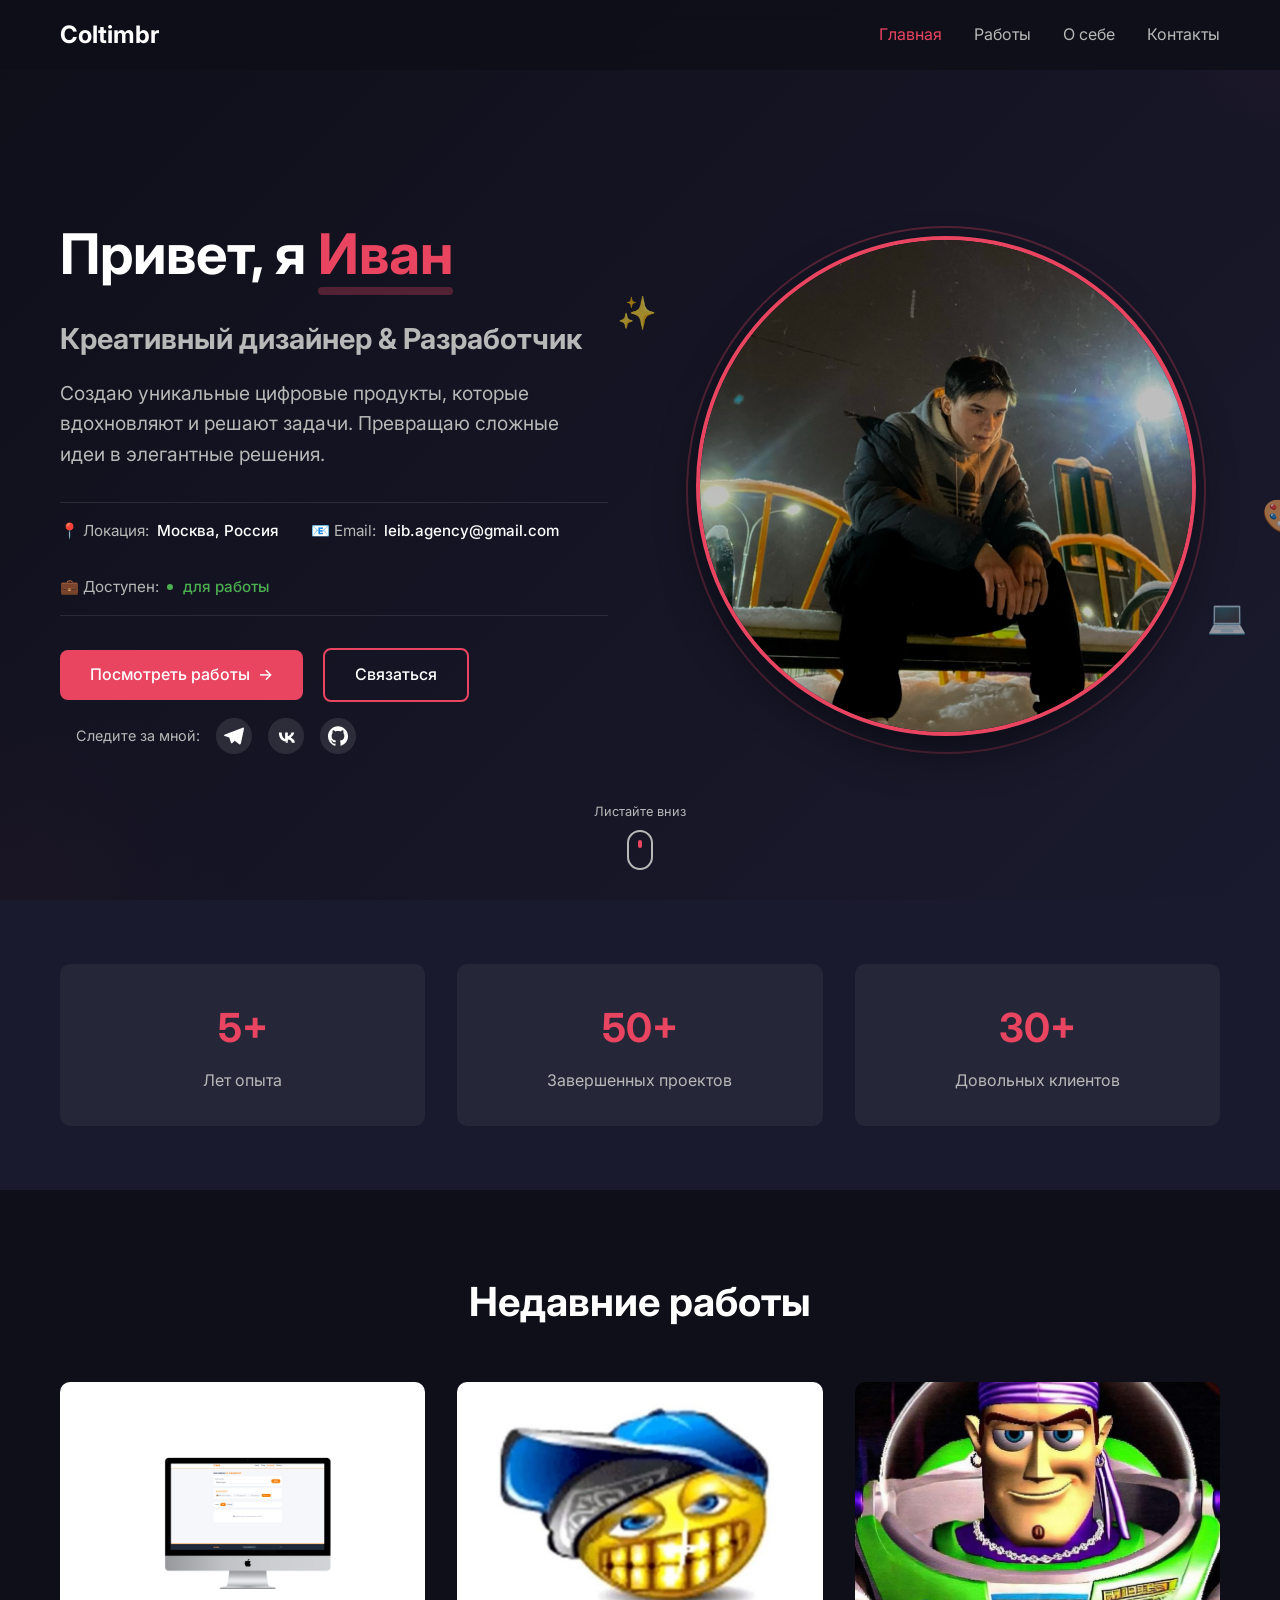
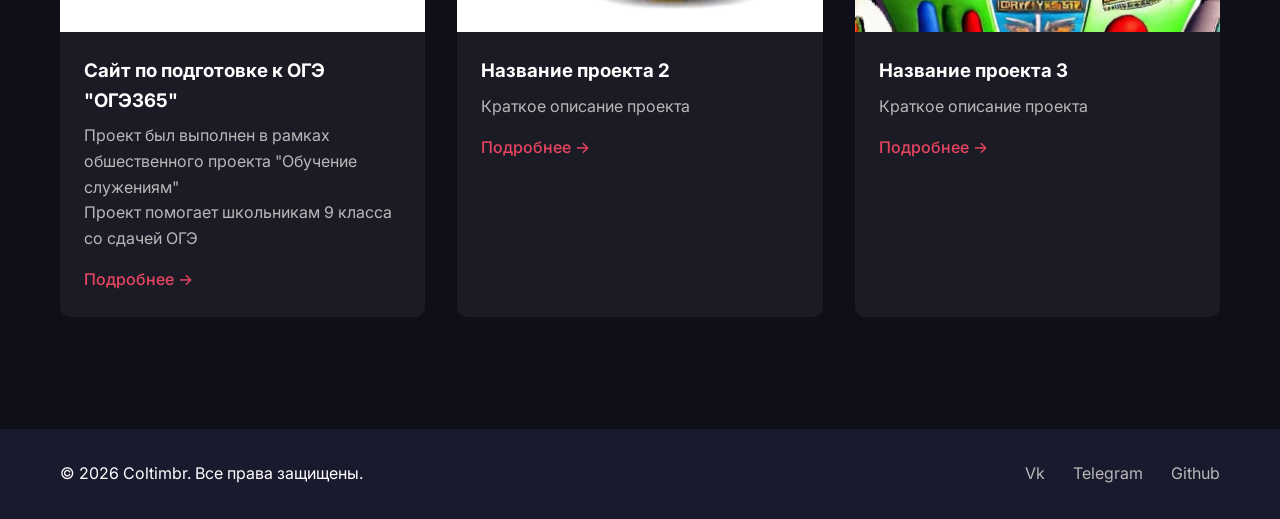
==== index.html @ 9463ce2b "update pages" ====
<!DOCTYPE html>
<html lang="ru">
<head>
    <meta charset="UTF-8">
    <meta name="viewport" content="width=device-width, initial-scale=1.0">
    <title>Coltimbr</title>
    <link rel="icon" href="images/iconsite.png" type="image/png">
    <link rel="stylesheet" href="css/style.css">
    <link href="https://fonts.googleapis.com/css2?family=Inter:wght@300;400;500;600;700&display=swap" rel="stylesheet">
</head>
<body>
    <!-- Навигация -->
    <nav class="navbar">
        <div class="container">
            <div class="nav-brand">
                <a href="index.html">Coltimbr</a>
            </div>
            <ul class="nav-menu">
                <li><a href="index.html" class="active">Главная</a></li>
                <li><a href="portfolio.html">Работы</a></li>
                <li><a href="about.html">О себе</a></li>
                <li><a href="contacts.html">Контакты</a></li>
            </ul>
            <div class="hamburger">
                <span></span>
                <span></span>
                <span></span>
            </div>
        </div>
    </nav>

    <!-- Герой секция - расширенная -->
    <section class="hero">
        <div class="container">
            <div class="hero-content">
                <div class="hero-text">
                    <h1 class="animate-text">Привет, я <span class="highlight">Иван</span></h1>
                    <h2 class="animate-text-delay">Креативный дизайнер & Разработчик</h2>
                    <p class="animate-text-delay-2">Создаю уникальные цифровые продукты, которые вдохновляют и решают задачи. Превращаю сложные идеи в элегантные решения.</p>

                    <!-- Добавленные элементы -->
                    <div class="hero-info animate-text-delay-2">
                        <div class="info-item">
                            <span class="info-label">📍 Локация:</span>
                            <span class="info-value">Москва, Россия</span>
                        </div>
                        <div class="info-item">
                            <span class="info-label">📧 Email:</span>
                            <span class="info-value">leib.agency@gmail.com</span>
                        </div>
                        <div class="info-item">
                            <span class="info-label">💼 Доступен:</span>
                            <span class="info-value status">для работы</span>
                        </div>
                    </div>

                    <div class="hero-buttons">
                        <a href="portfolio.html" class="btn btn-primary">
                            <span>Посмотреть работы</span>
                            <span class="btn-icon">→</span>
                        </a>
                        <a href="contacts.html" class="btn btn-secondary">Связаться</a>
                    </div>

                    <!-- Социальные ссылки -->
                    <div class="hero-social">
                        <span class="social-label">Следите за мной:</span>
                        <div class="social-icons">
                            <a href="#" class="social-icon" target="_blank">
                                <svg width="20" height="20" viewBox="0 0 24 24" fill="currentColor">
                                    <path d="M23.91 3.79L20.3 20.84c-.25 1.21-.98 1.5-2 .94l-5.5-4.07-2.66 2.57c-.3.3-.55.56-1.1.56-.72 0-.6-.27-.84-.95L6.3 13.7l-5.45-1.7c-1.18-.35-1.19-1.16.26-1.75l21.26-8.2c.97-.43 1.9.24 1.53 1.73z" />
                                </svg>
                            </a>
                            <a href="#" class="social-icon" target="_blank">
                                <svg width="20" height="20" viewBox="0 0 24 24" fill="currentColor">
                                    <path d="M13.162 18.994c-6.098 0-9.57-4.172-9.715-11.106H6.84c.101 5.09 2.343 7.247 4.12 7.694V7.888h3.22v4.394c1.97-.213 3.794-2.21 4.494-4.394h3.22a8.3 8.3 0 01-4.135 6.012 8.5 8.5 0 014.887 6.094h-3.535a5.1 5.1 0 00-4.95-3.669v3.669h-3.22z" />
                                </svg>
                            </a>
                            <a href="#" class="social-icon" target="_blank">
                                <svg width="20" height="20" viewBox="0 0 24 24" fill="currentColor">
                                    <path d="M12 .297c-6.63 0-12 5.373-12 12 0 5.303 3.438 9.8 8.205 11.385.6.113.82-.258.82-.577 0-.285-.01-1.04-.015-2.04-3.338.724-4.042-1.61-4.042-1.61C4.422 18.07 3.633 17.7 3.633 17.7c-1.087-.744.084-.729.084-.729 1.205.084 1.838 1.236 1.838 1.236 1.07 1.835 2.809 1.305 3.495.998.108-.776.417-1.305.76-1.605-2.665-.3-5.466-1.332-5.466-5.93 0-1.31.465-2.38 1.235-3.22-.135-.303-.54-1.523.105-3.176 0 0 1.005-.322 3.3 1.23.96-.267 1.98-.399 3-.405 1.02.006 2.04.138 3 .405 2.28-1.552 3.285-1.23 3.285-1.23.645 1.653.24 2.873.12 3.176.765.84 1.23 1.91 1.23 3.22 0 4.61-2.805 5.625-5.475 5.92.43.372.823 1.102.823 2.222 0 1.606-.015 2.896-.015 3.286 0 .315.21.69.825.57C20.565 22.092 24 17.592 24 12.297c0-6.627-5.373-12-12-12" />
                                </svg>
                            </a>
                        </div>
                    </div>
                </div>

                <div class="hero-image">
                    <div class="image-wrapper">
                        <img src="images/avatar.jpg" alt="Ваше фото" class="profile-image">
                        <div class="status-ring"></div>
                    </div>

                    <!-- Дополнительные элементы вокруг фото -->
                    <div class="floating-elements">
                        <div class="float-item" style="top: 10%; left: -10%;">
                            <span>✨</span>
                        </div>
                        <div class="float-item" style="bottom: 20%; right: -5%;">
                            <span>💻</span>
                        </div>
                        <div class="float-item" style="top: 50%; right: -15%;">
                            <span>🎨</span>
                        </div>
                    </div>
                </div>
            </div>
        </div>

        <!-- Скролл индикатор -->
        <div class="scroll-indicator">
            <span>Листайте вниз</span>
            <div class="scroll-mouse">
                <div class="scroll-wheel"></div>
            </div>
        </div>
    </section>

    <!-- Краткая информация -->
    <section class="highlights">
        <div class="container">
            <div class="stats-grid">
                <div class="stat-card">
                    <div class="stat-number">5+</div>
                    <div class="stat-label">Лет опыта</div>
                </div>
                <div class="stat-card">
                    <div class="stat-number">50+</div>
                    <div class="stat-label">Завершенных проектов</div>
                </div>
                <div class="stat-card">
                    <div class="stat-number">30+</div>
                    <div class="stat-label">Довольных клиентов</div>
                </div>
            </div>
        </div>
    </section>

    <!-- Недавние работы -->
    <section class="recent-works">
        <div class="container">
            <h2 class="section-title">Недавние работы</h2>
            <div class="works-grid">
                <div class="work-card">
                    <div class="work-image">
                        <img src="images/work1.png" alt="Работа 1" width="300" height="250">
                    </div>
                    <div class="work-info">
                        <h3>Сайт по подготовке к ОГЭ "ОГЭ365"</h3>
                        <p>Проект был выполнен в рамках обшественного проекта "Обучение служениям"<br> Проект помогает школьникам 9 класса со сдачей ОГЭ</p>
                        <a href="#" class="work-link">Подробнее →</a>
                    </div>
                </div>
                <div class="work-card">
                    <div class="work-image">
                        <img src="images/work2.jpg" alt="Работа 2" width="300" height="250">
                    </div>
                    <div class="work-info">
                        <h3>Название проекта 2</h3>
                        <p>Краткое описание проекта</p>
                        <a href="#" class="work-link">Подробнее →</a>
                    </div>
                </div>
                <div class="work-card">
                    <div class="work-image">
                        <img src="images/work3.jpg" alt="Работа 3" width="300" height="250">
                    </div>
                    <div class="work-info">
                        <h3>Название проекта 3</h3>
                        <p>Краткое описание проекта</p>
                        <a href="#" class="work-link">Подробнее →</a>
                    </div>
                </div>
            </div>
        </div>
    </section>

    <!-- Подвал -->
    <footer class="footer">
        <div class="container">
            <div class="footer-content">
                <p>&copy; 2026 Coltimbr. Все права защищены.</p>
                <div class="social-links">
                    <a href="#" target="_blank">Vk</a>
                    <a href="#" target="_blank">Telegram</a>
                    <a href="#" target="_blank">Github</a>
                </div>
            </div>
        </div>
    </footer>

    <script src="js/main.js"></script>
</body>
</html>
---- css/style.css ----
* {
    margin: 0;
    padding: 0;
    box-sizing: border-box;
}

:root {
    --primary-dark: #1a1a2e;
    --primary-light: #16213e;
    --accent: #e94560;
    --accent-light: #ff6b6b;
    --text-primary: #ffffff;
    --text-secondary: #b8b8b8;
    --bg-dark: #0f0f1a;
    --bg-card: rgba(255, 255, 255, 0.05);
}

body {
    font-family: 'Inter', sans-serif;
    background: var(--bg-dark);
    color: var(--text-primary);
    line-height: 1.6;
    overflow-x: hidden;
}

.container {
    max-width: 1200px;
    margin: 0 auto;
    padding: 0 20px;
}

/* ========== НАВИГАЦИЯ ========== */
.navbar {
    position: fixed;
    top: 0;
    width: 100%;
    background: rgba(15, 15, 26, 0.95);
    backdrop-filter: blur(10px);
    z-index: 1000;
    padding: 1rem 0;
}

    .navbar .container {
        display: flex;
        justify-content: space-between;
        align-items: center;
    }

.nav-brand a {
    color: var(--text-primary);
    font-size: 1.5rem;
    font-weight: 700;
    text-decoration: none;
}

.nav-menu {
    display: flex;
    list-style: none;
    gap: 2rem;
}

    .nav-menu a {
        color: var(--text-secondary);
        text-decoration: none;
        transition: color 0.3s ease;
    }

        .nav-menu a:hover,
        .nav-menu a.active {
            color: var(--accent);
        }

.hamburger {
    display: none;
    flex-direction: column;
    cursor: pointer;
}

    .hamburger span {
        width: 25px;
        height: 3px;
        background: var(--text-primary);
        margin: 3px 0;
        transition: 0.3s;
    }

/* ========== ГЕРОЙ СЕКЦИЯ ========== */
.hero {
    min-height: 100vh;
    display: flex;
    align-items: center;
    padding-top: 80px;
    background: linear-gradient(135deg, var(--bg-dark) 0%, var(--primary-dark) 100%);
    position: relative;
    overflow: hidden;
}

    /* Декоративный фон */
    .hero::before {
        content: '';
        position: absolute;
        width: 300px;
        height: 300px;
        background: radial-gradient(circle, var(--accent) 0%, transparent 70%);
        opacity: 0.05;
        top: -150px;
        right: -150px;
        border-radius: 50%;
    }

    .hero::after {
        content: '';
        position: absolute;
        width: 500px;
        height: 500px;
        background: radial-gradient(circle, var(--accent) 0%, transparent 70%);
        opacity: 0.03;
        bottom: -250px;
        left: -250px;
        border-radius: 50%;
    }

.hero-content {
    display: grid;
    grid-template-columns: 1fr 1fr;
    gap: 4rem;
    align-items: center;
    position: relative;
    z-index: 1;
}

/* Бейдж */
.hero-badge {
    display: inline-block;
    margin-bottom: 1.5rem;
}

    .hero-badge span {
        background: rgba(233, 69, 96, 0.15);
        padding: 0.5rem 1rem;
        border-radius: 50px;
        font-size: 0.9rem;
        color: var(--accent);
        border: 1px solid rgba(233, 69, 96, 0.3);
    }

.hero-text h1 {
    font-size: 3.5rem;
    margin-bottom: 1rem;
}

.highlight {
    color: var(--accent);
    position: relative;
    display: inline-block;
}

    .highlight::after {
        content: '';
        position: absolute;
        bottom: 5px;
        left: 0;
        width: 100%;
        height: 8px;
        background: var(--accent);
        opacity: 0.3;
        border-radius: 4px;
    }

.hero-text h2 {
    font-size: 1.8rem;
    color: var(--text-secondary);
    margin-bottom: 1rem;
}

.hero-text p {
    font-size: 1.2rem;
    color: var(--text-secondary);
    margin-bottom: 2rem;
    line-height: 1.6;
}

/* Информация */
.hero-info {
    display: flex;
    gap: 2rem;
    flex-wrap: wrap;
    margin-bottom: 2rem;
    padding: 1rem 0;
    border-top: 1px solid rgba(255, 255, 255, 0.1);
    border-bottom: 1px solid rgba(255, 255, 255, 0.1);
}

.info-item {
    display: flex;
    gap: 0.5rem;
    font-size: 0.95rem;
}

.info-label {
    color: var(--text-secondary);
}

.info-value {
    color: var(--text-primary);
    font-weight: 500;
}

.status {
    color: #4caf50;
    position: relative;
    padding-left: 1rem;
}

    .status::before {
        content: '';
        position: absolute;
        left: 0;
        top: 50%;
        transform: translateY(-50%);
        width: 6px;
        height: 6px;
        background: #4caf50;
        border-radius: 50%;
        animation: pulse 2s infinite;
    }

@keyframes pulse {
    0% {
        box-shadow: 0 0 0 0 rgba(76, 175, 80, 0.7);
    }

    70% {
        box-shadow: 0 0 0 6px rgba(76, 175, 80, 0);
    }

    100% {
        box-shadow: 0 0 0 0 rgba(76, 175, 80, 0);
    }
}

/* Фото */
.hero-image {
    position: relative;
    display: flex;
    justify-content: center;
    align-items: center;
}

.image-wrapper {
    position: relative;
    display: inline-block;
}

.profile-image {
    width: 100%;
    max-width: 500px;
    height: auto;
    border-radius: 50%;
    box-shadow: 0 20px 40px rgba(0, 0, 0, 0.4);
    border: 4px solid var(--accent);
    transition: transform 0.3s ease, box-shadow 0.3s ease;
    position: relative;
    z-index: 2;
}

    .profile-image:hover {
        transform: scale(1.02);
        box-shadow: 0 25px 50px rgba(233, 69, 96, 0.2);
    }

.status-ring {
    position: absolute;
    top: 50%;
    left: 50%;
    transform: translate(-50%, -50%);
    width: calc(100% + 20px);
    height: calc(100% + 20px);
    border-radius: 50%;
    border: 2px solid rgba(233, 69, 96, 0.3);
    animation: ringPulse 2s infinite;
    pointer-events: none;
}

@keyframes ringPulse {
    0% {
        transform: translate(-50%, -50%) scale(1);
        opacity: 1;
    }

    100% {
        transform: translate(-50%, -50%) scale(1.1);
        opacity: 0;
    }
}

/* Плавающие элементы */
.floating-elements {
    position: absolute;
    top: 0;
    left: 0;
    width: 100%;
    height: 100%;
    pointer-events: none;
}

.float-item {
    position: absolute;
    font-size: 2rem;
    animation: float 3s ease-in-out infinite;
    opacity: 0.6;
}

@keyframes float {
    0%, 100% {
        transform: translateY(0) rotate(0deg);
    }

    50% {
        transform: translateY(-15px) rotate(5deg);
    }
}

/* Социальные ссылки в герое */
.hero-social {
    display: flex;
    padding: 16px;
    align-items: center;
    gap: 1rem;
    flex-wrap: wrap;
}

.social-label {
    color: var(--text-secondary);
    font-size: 0.9rem;
}

.social-icons {
    display: flex;
    gap: 1rem;
}

.social-icon {
    width: 36px;
    height: 36px;
    display: flex;
    align-items: center;
    justify-content: center;
    background: rgba(255, 255, 255, 0.1);
    border-radius: 50%;
    transition: all 0.3s ease;
    color: var(--text-primary);
}

    .social-icon:hover {
        background: var(--accent);
        transform: translateY(-3px);
    }

/* Скролл индикатор */
.scroll-indicator {
    position: absolute;
    bottom: 30px;
    left: 50%;
    transform: translateX(-50%);
    text-align: center;
    z-index: 1;
}

    .scroll-indicator span {
        display: block;
        font-size: 0.8rem;
        color: var(--text-secondary);
        margin-bottom: 8px;
    }

.scroll-mouse {
    width: 26px;
    height: 40px;
    border: 2px solid var(--text-secondary);
    border-radius: 20px;
    margin: 0 auto;
    position: relative;
}

.scroll-wheel {
    width: 4px;
    height: 8px;
    background: var(--accent);
    border-radius: 2px;
    position: absolute;
    top: 8px;
    left: 50%;
    transform: translateX(-50%);
    animation: scrollWheel 2s infinite;
}

@keyframes scrollWheel {
    0% {
        opacity: 1;
        transform: translateX(-50%) translateY(0);
    }

    100% {
        opacity: 0;
        transform: translateX(-50%) translateY(15px);
    }
}

/* ========== КНОПКИ ========== */
.btn {
    display: inline-flex;
    align-items: center;
    gap: 0.5rem;
    padding: 12px 30px;
    border-radius: 8px;
    text-decoration: none;
    font-weight: 500;
    transition: all 0.3s ease;
    margin-right: 1rem;
}

.btn-primary {
    background: var(--accent);
    color: var(--text-primary);
}

    .btn-primary:hover {
        background: var(--accent-light);
        transform: translateY(-2px);
        box-shadow: 0 5px 15px rgba(233, 69, 96, 0.3);
    }

.btn-icon {
    transition: transform 0.3s ease;
}

.btn-primary:hover .btn-icon {
    transform: translateX(5px);
}

.btn-secondary {
    border: 2px solid var(--accent);
    color: var(--text-primary);
    background: transparent;
}

    .btn-secondary:hover {
        background: var(--accent);
        transform: translateY(-2px);
    }

/* ========== СТАТИСТИКА ========== */
.highlights {
    padding: 4rem 0;
    background: var(--primary-dark);
}

.stats-grid {
    display: grid;
    grid-template-columns: repeat(auto-fit, minmax(200px, 1fr));
    gap: 2rem;
    text-align: center;
}

.stat-card {
    padding: 2rem;
    background: var(--bg-card);
    border-radius: 10px;
    transition: transform 0.3s ease;
}

    .stat-card:hover {
        transform: translateY(-5px);
    }

.stat-number {
    font-size: 2.5rem;
    font-weight: 700;
    color: var(--accent);
}

.stat-label {
    color: var(--text-secondary);
    margin-top: 0.5rem;
}

/* ========== РАБОТЫ ========== */
.recent-works {
    padding: 5rem 0;
}

.section-title {
    text-align: center;
    font-size: 2.5rem;
    margin-bottom: 3rem;
    color: var(--text-primary);
}

.works-grid {
    display: grid;
    grid-template-columns: repeat(auto-fit, minmax(300px, 1fr));
    gap: 2rem;
}

.work-card {
    background: var(--bg-card);
    border-radius: 10px;
    overflow: hidden;
    transition: transform 0.3s ease;
}

    .work-card:hover {
        transform: translateY(-5px);
    }

.work-image img {
    width: 100%;
    height: 250px;
    object-fit: cover;
}

.work-info {
    padding: 1.5rem;
}

    .work-info h3 {
        margin-bottom: 0.5rem;
    }

    .work-info p {
        color: var(--text-secondary);
        margin-bottom: 1rem;
    }

.work-link {
    color: var(--accent);
    text-decoration: none;
    font-weight: 500;
}

/* ========== ФУТЕР ========== */
.footer {
    background: var(--primary-dark);
    padding: 2rem 0;
    margin-top: 2rem;
}

.footer-content {
    display: flex;
    justify-content: space-between;
    align-items: center;
    flex-wrap: wrap;
    gap: 1rem;
}

.social-links a {
    color: var(--text-secondary);
    text-decoration: none;
    margin-left: 1.5rem;
    transition: color 0.3s ease;
}

    .social-links a:hover {
        color: var(--accent);
    }

/* ========== АНИМАЦИИ ========== */
@keyframes fadeInUp {
    from {
        opacity: 0;
        transform: translateY(30px);
    }

    to {
        opacity: 1;
        transform: translateY(0);
    }
}

.animate-text {
    animation: fadeInUp 0.8s ease forwards;
}

.animate-text-delay {
    animation: fadeInUp 0.8s ease 0.2s forwards;
    opacity: 0;
    animation-fill-mode: forwards;
}

.animate-text-delay-2 {
    animation: fadeInUp 0.8s ease 0.4s forwards;
    opacity: 0;
    animation-fill-mode: forwards;
}

/* ========== АДАПТИВНОСТЬ ========== */
@media (max-width: 968px) {
    .hero-content {
        grid-template-columns: 1fr;
        gap: 3rem;
        text-align: center;
    }

    .hero-text h1 {
        font-size: 2.8rem;
    }

    .hero-text h2 {
        font-size: 1.5rem;
    }

    .hero-info {
        justify-content: center;
    }

    .hero-buttons {
        justify-content: center;
    }

    .hero-social {
        justify-content: center;
    }

    .profile-image {
        max-width: 380px;
    }

    .floating-elements {
        display: none;
    }
}

@media (max-width: 768px) {
    .nav-menu {
        position: fixed;
        left: -100%;
        top: 70px;
        flex-direction: column;
        background: var(--bg-dark);
        width: 100%;
        text-align: center;
        transition: 0.3s;
        padding: 2rem 0;
        gap: 1.5rem;
    }

        .nav-menu.active {
            left: 0;
        }

    .hamburger {
        display: flex;
    }

    .hero-content {
        gap: 2rem;
    }

    .hero-text h1 {
        font-size: 2.5rem;
    }

    .hero-text h2 {
        font-size: 1.4rem;
    }

    .hero-text p {
        font-size: 1rem;
    }

    .hero-info {
        flex-direction: column;
        align-items: center;
        gap: 0.8rem;
    }

    .profile-image {
        max-width: 350px;
    }

    .hero-buttons {
        display: flex;
        flex-direction: column;
        gap: 1rem;
        align-items: center;
    }

    .btn {
        margin-right: 0;
        width: 200px;
        text-align: center;
        justify-content: center;
    }

    .scroll-indicator {
        display: none;
    }

    .footer-content {
        flex-direction: column;
        text-align: center;
    }

    .social-links a {
        margin: 0 0.75rem;
    }
}

@media (max-width: 480px) {
    .profile-image {
        max-width: 280px;
    }

    .hero-text h1 {
        font-size: 2rem;
    }

    .hero-text h2 {
        font-size: 1.2rem;
    }
    
    .section-title {
        font-size: 2rem;
    }
}
/* Фиксируем высоту для картинок, чтобы не было провисаний */
.work-image {
    position: relative;
    background: var(--bg-card);
    overflow: hidden;
}

    .work-image img {
        width: 100%;
        height: 250px;
        object-fit: cover;
        display: block;
        transition: transform 0.5s ease;
    }

    /* Скелетон загрузки */
    .work-image.loading {
        background: linear-gradient(90deg, var(--bg-card) 0%, rgba(255,255,255,0.1) 50%, var(--bg-card) 100%);
        background-size: 200% 100%;
        animation: shimmer 1.5s infinite;
    }

@keyframes shimmer {
    0% {
        background-position: 200% 0;
    }

    100% {
        background-position: -200% 0;
    }
}
/* ========== СТРАНИЦА КОНТАКТОВ ========== */
.page-header {
    padding: 150px 0 60px;
    text-align: center;
    background: linear-gradient(135deg, var(--bg-dark) 0%, var(--primary-dark) 100%);
}

.page-title {
    font-size: 3.5rem;
    margin-bottom: 1rem;
    background: linear-gradient(135deg, var(--text-primary), var(--accent));
    -webkit-background-clip: text;
    background-clip: text;
    color: transparent;
}

.page-subtitle {
    font-size: 1.2rem;
    color: var(--text-secondary);
    max-width: 600px;
    margin: 0 auto;
}

.contacts-section {
    padding: 80px 0;
}

.contacts-grid {
    display: grid;
    grid-template-columns: 1fr 1.5fr;
    gap: 4rem;
}

/* Контактные карточки */
.contacts-info {
    display: flex;
    flex-direction: column;
    gap: 2rem;
}

.info-card {
    background: var(--bg-card);
    border-radius: 20px;
    padding: 1.8rem;
    transition: all 0.3s ease;
    backdrop-filter: blur(10px);
    border: 1px solid rgba(255, 255, 255, 0.05);
}

    .info-card:hover {
        transform: translateY(-5px);
        border-color: rgba(233, 69, 96, 0.3);
        box-shadow: 0 10px 30px rgba(0, 0, 0, 0.2);
    }

.info-icon {
    font-size: 2.5rem;
    margin-bottom: 1rem;
}

.info-card h3 {
    font-size: 1.4rem;
    margin-bottom: 0.8rem;
    color: var(--accent);
}

.info-card p, .info-card a {
    color: var(--text-secondary);
    text-decoration: none;
    line-height: 1.6;
}

    .info-card a:hover {
        color: var(--accent);
    }

.contacts-social {
    display: flex;
    flex-wrap: wrap;
    gap: 1rem;
    margin-top: 0.5rem;
}

.contact-social-link {
    background: rgba(255, 255, 255, 0.05);
    padding: 0.4rem 1rem;
    border-radius: 30px;
    font-size: 0.9rem;
    transition: all 0.3s ease;
}

    .contact-social-link:hover {
        background: var(--accent);
        color: white !important;
    }

/* Форма */
.contact-form-wrapper {
    background: var(--bg-card);
    border-radius: 30px;
    padding: 2.5rem;
    backdrop-filter: blur(10px);
    border: 1px solid rgba(255, 255, 255, 0.05);
}

.contact-form h2 {
    font-size: 2rem;
    margin-bottom: 2rem;
    text-align: center;
}

.form-group {
    position: relative;
    margin-bottom: 2rem;
}

    .form-group input,
    .form-group textarea {
        width: 100%;
        padding: 1rem 0.5rem 0.5rem;
        background: transparent;
        border: none;
        border-bottom: 2px solid rgba(255, 255, 255, 0.1);
        color: var(--text-primary);
        font-size: 1rem;
        transition: all 0.3s ease;
        outline: none;
    }

    .form-group textarea {
        resize: vertical;
        min-height: 80px;
    }

    .form-group label {
        position: absolute;
        left: 0.5rem;
        top: 1rem;
        color: var(--text-secondary);
        font-size: 1rem;
        transition: all 0.3s ease;
        pointer-events: none;
    }

    .form-group input:focus ~ label,
    .form-group input:valid ~ label,
    .form-group textarea:focus ~ label,
    .form-group textarea:valid ~ label {
        top: -0.5rem;
        font-size: 0.8rem;
        color: var(--accent);
    }

    .form-group input:focus,
    .form-group textarea:focus {
        border-bottom-color: var(--accent);
    }

.submit-btn {
    width: 100%;
    justify-content: center;
    margin-top: 1rem;
}

.form-note {
    text-align: center;
    font-size: 0.8rem;
    color: var(--text-secondary);
    margin-top: 1rem;
}

/* Карта */
.map-section {
    padding: 40px 0 80px;
}

.map-wrapper {
    border-radius: 20px;
    overflow: hidden;
    box-shadow: 0 20px 40px rgba(0, 0, 0, 0.3);
    border: 1px solid rgba(255, 255, 255, 0.1);
}

.map-placeholder {
    background: var(--primary-dark);
    height: 400px;
    display: flex;
    flex-direction: column;
    align-items: center;
    justify-content: center;
    gap: 1rem;
    color: var(--text-secondary);
}

    .map-placeholder span {
        font-size: 4rem;
        opacity: 0.5;
    }

/* Адаптивность для контактов */
@media (max-width: 968px) {
    .contacts-grid {
        grid-template-columns: 1fr;
        gap: 3rem;
    }

    .page-title {
        font-size: 2.5rem;
    }

    .contact-form-wrapper {
        padding: 1.8rem;
    }
}

@media (max-width: 768px) {
    .page-header {
        padding: 120px 0 40px;
    }

    .page-title {
        font-size: 2rem;
    }

    .contacts-section {
        padding: 50px 0;
    }
}
/* ========== СТРАНИЦА ПОРТФОЛИО ========== */
.page-header {
    padding: 150px 0 60px;
    text-align: center;
    background: linear-gradient(135deg, var(--bg-dark) 0%, var(--primary-dark) 100%);
}

.page-title-portfolio {
    font-size: 3.5rem;
    margin-bottom: 1rem;
    background: linear-gradient( 270deg, var(--accent), #ff8c42, #ff6b6b, var(--accent-light), var(--accent) );
    background-size: 400% auto;
    -webkit-background-clip: text;
    background-clip: text;
    color: transparent;
    animation: shimmer 4s ease infinite;
}
@keyframes shimmer {
    0% {
        background-position: 0% 50%;
    }

    50% {
        background-position: 100% 50%;
    }

    100% {
        background-position: 0% 50%;
    }
}

.page-subtitle {
    font-size: 1.2rem;
    color: var(--text-secondary);
    max-width: 600px;
    margin: 0 auto;
}

/* Фильтр */
.portfolio-filter {
    padding: 40px 0 20px;
}

.filter-buttons {
    display: flex;
    justify-content: center;
    gap: 1rem;
    flex-wrap: wrap;
}

.filter-btn {
    background: transparent;
    border: 2px solid rgba(255, 255, 255, 0.1);
    padding: 0.6rem 1.5rem;
    border-radius: 50px;
    color: var(--text-secondary);
    font-size: 0.9rem;
    cursor: pointer;
    transition: all 0.3s ease;
    font-weight: 500;
}

    .filter-btn:hover {
        border-color: var(--accent);
        color: var(--accent);
    }

    .filter-btn.active {
        background: var(--accent);
        border-color: var(--accent);
        color: white;
    }

/* Портфолио сетка */
.portfolio-grid-section {
    padding: 40px 0 80px;
}

.portfolio-grid {
    display: grid;
    grid-template-columns: repeat(auto-fill, minmax(350px, 1fr));
    gap: 2rem;
}

.portfolio-item {
    transition: all 0.3s ease;
}

.portfolio-card {
    background: var(--bg-card);
    border-radius: 20px;
    overflow: hidden;
    transition: all 0.3s ease;
    cursor: pointer;
}

    .portfolio-card:hover {
        transform: translateY(-10px);
        box-shadow: 0 20px 40px rgba(0, 0, 0, 0.3);
    }

.portfolio-image {
    position: relative;
    overflow: hidden;
    aspect-ratio: 16 / 10;
}

    .portfolio-image img {
        width: 100%;
        height: 100%;
        object-fit: cover;
        transition: transform 0.5s ease;
    }

.portfolio-card:hover .portfolio-image img {
    transform: scale(1.1);
}

/* Оверлей при наведении */
.portfolio-overlay {
    position: absolute;
    top: 0;
    left: 0;
    width: 100%;
    height: 100%;
    background: linear-gradient(135deg, rgba(233, 69, 96, 0.95), rgba(26, 26, 46, 0.95));
    display: flex;
    align-items: center;
    justify-content: center;
    opacity: 0;
    transition: all 0.4s ease;
    backdrop-filter: blur(5px);
}

.portfolio-card:hover .portfolio-overlay {
    opacity: 1;
}

.overlay-content {
    text-align: center;
    padding: 2rem;
    transform: translateY(20px);
    transition: transform 0.4s ease;
}

.portfolio-card:hover .overlay-content {
    transform: translateY(0);
}

.project-category {
    display: inline-block;
    background: rgba(255, 255, 255, 0.2);
    padding: 0.3rem 1rem;
    border-radius: 50px;
    font-size: 0.8rem;
    margin-bottom: 1rem;
}

.overlay-content h3 {
    font-size: 1.5rem;
    margin-bottom: 0.8rem;
    color: white;
}

.overlay-content p {
    font-size: 0.9rem;
    color: rgba(255, 255, 255, 0.8);
    margin-bottom: 1.5rem;
    line-height: 1.5;
}

.project-link {
    display: inline-flex;
    align-items: center;
    gap: 0.5rem;
    color: white;
    text-decoration: none;
    font-weight: 500;
    padding: 0.5rem 1rem;
    border: 2px solid white;
    border-radius: 50px;
    transition: all 0.3s ease;
}

    .project-link:hover {
        background: white;
        color: var(--accent);
        gap: 0.8rem;
    }

    .project-link span {
        transition: transform 0.3s ease;
    }

    .project-link:hover span {
        transform: translateX(5px);
    }

/* Информация под карточкой */
.portfolio-info {
    padding: 1.2rem;
    text-align: center;
}

    .portfolio-info h3 {
        font-size: 1.2rem;
        margin-bottom: 0.3rem;
    }

    .portfolio-info p {
        color: var(--text-secondary);
        font-size: 0.9rem;
    }

/* Анимация появления */
.portfolio-item {
    animation: fadeInUp 0.6s ease forwards;
}

/* Адаптивность */
@media (max-width: 768px) {
    .page-header {
        padding: 120px 0 40px;
    }

    .page-title {
        font-size: 2.5rem;
    }

    .portfolio-grid {
        grid-template-columns: repeat(auto-fill, minmax(280px, 1fr));
        gap: 1.5rem;
    }

    .filter-btn {
        padding: 0.4rem 1rem;
        font-size: 0.8rem;
    }

    .overlay-content h3 {
        font-size: 1.2rem;
    }

    .overlay-content p {
        font-size: 0.8rem;
    }
}

@media (max-width: 480px) {
    .portfolio-grid {
        grid-template-columns: 1fr;
    }

    .page-title {
        font-size: 2rem;
    }
}
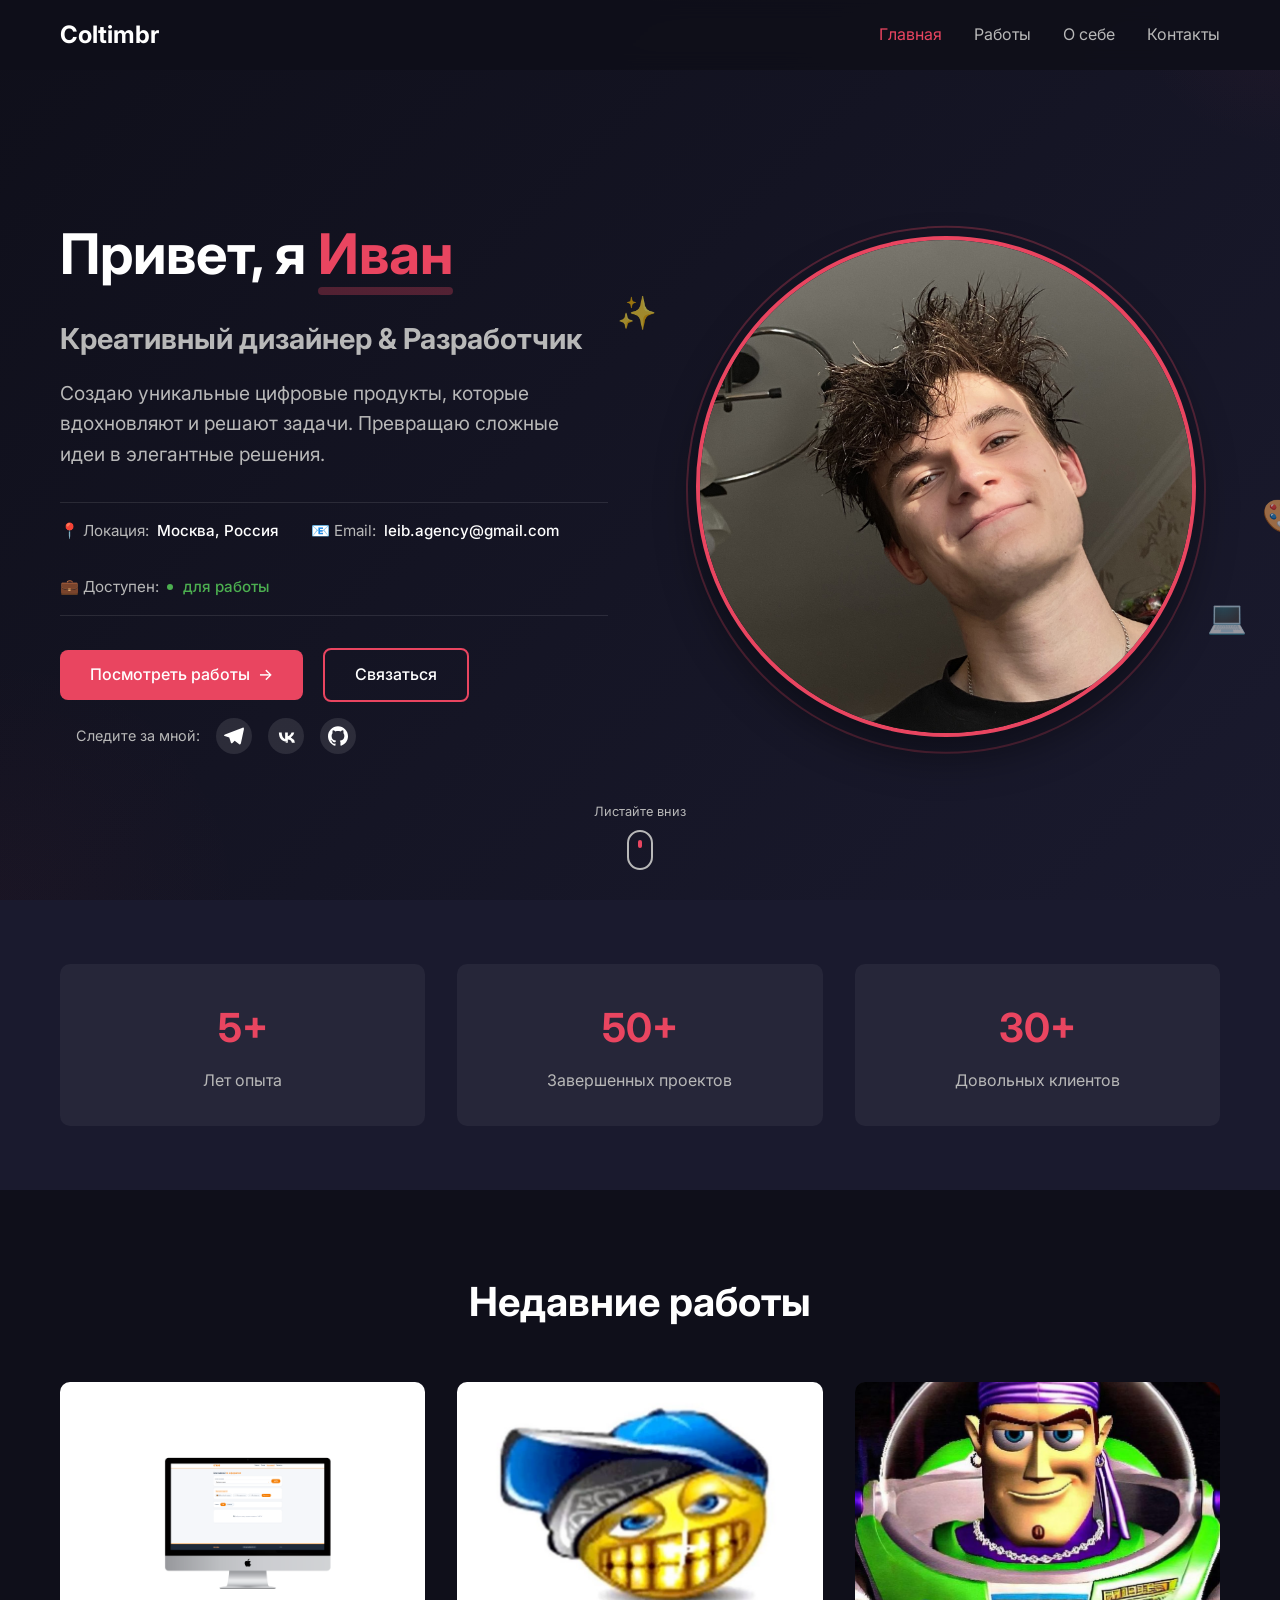
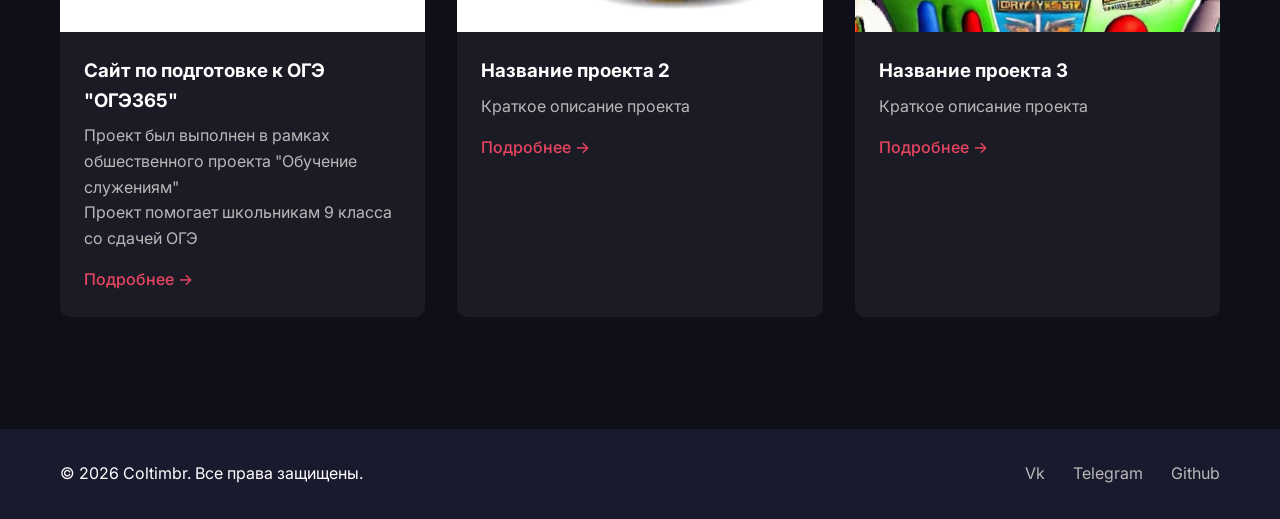
==== commit e44192f4: "BIG UPDATE" ====
--- a/index.html
+++ b/index.html
@@ -17,9 +17,9 @@
             </div>
             <ul class="nav-menu">
                 <li><a href="index.html" class="active">Главная</a></li>
-                <li><a href="portfolio.html">Работы</a></li>
-                <li><a href="about.html">О себе</a></li>
-                <li><a href="contacts.html">Контакты</a></li>
+                <li><a href="pages/portfolio.html">Работы</a></li>
+                <li><a href="pages/about.html">О себе</a></li>
+                <li><a href="pages/contacts.html">Контакты</a></li>
             </ul>
             <div class="hamburger">
                 <span></span>
@@ -181,9 +181,9 @@
             <div class="footer-content">
                 <p>&copy; 2026 Coltimbr. Все права защищены.</p>
                 <div class="social-links">
-                    <a href="#" target="_blank">Vk</a>
-                    <a href="#" target="_blank">Telegram</a>
-                    <a href="#" target="_blank">Github</a>
+                    <a href="https://vk.com/vanniipolka" target="_blank">Vk</a>
+                    <a href="https://web.telegram.org/" target="_blank">Telegram</a>
+                    <a href="https://github.com/Coltimbr" target="_blank">Github</a>
                 </div>
             </div>
         </div>
--- a/css/style.css
+++ b/css/style.css
@@ -993,7 +993,7 @@
 .page-title-portfolio {
     font-size: 3.5rem;
     margin-bottom: 1rem;
-    background: linear-gradient( 270deg, var(--accent), #ff8c42, #ff6b6b, var(--accent-light), var(--accent) );
+    background: linear-gradient( 270deg, var(--accent), #ff8c42, #ffffff, var(--accent-light), var(--accent) );
     background-size: 400% auto;
     -webkit-background-clip: text;
     background-clip: text;
@@ -1239,4 +1239,782 @@
     .page-title {
         font-size: 2rem;
     }
+}
+/* ========== СТРАНИЦА "О СЕБЕ" ========== */
+
+/* Биография */
+.about-bio {
+    padding: 60px 0;
+}
+
+.bio-grid {
+    display: grid;
+    grid-template-columns: 1fr 1.5fr;
+    gap: 4rem;
+    align-items: center;
+}
+
+.bio-image {
+    position: relative;
+    text-align: center;
+}
+
+    .bio-image img {
+        width: 100%;
+        max-width: 400px;
+        border-radius: 30px;
+        box-shadow: 0 20px 40px rgba(0, 0, 0, 0.3);
+        border: 3px solid var(--accent);
+        transition: transform 0.3s ease;
+    }
+
+        .bio-image img:hover {
+            transform: scale(1.02);
+        }
+
+.bio-badge {
+    position: absolute;
+    bottom: 20px;
+    right: 20px;
+    background: var(--accent);
+    padding: 0.5rem 1rem;
+    border-radius: 50px;
+    font-weight: 500;
+    font-size: 0.9rem;
+    box-shadow: 0 5px 15px rgba(233, 69, 96, 0.3);
+}
+
+.bio-text h2 {
+    font-size: 2rem;
+    margin-bottom: 1.5rem;
+    color: var(--accent);
+}
+
+.bio-text p {
+    color: var(--text-secondary);
+    line-height: 1.8;
+    margin-bottom: 1.5rem;
+}
+
+.bio-stats {
+    display: flex;
+    gap: 2rem;
+    margin-top: 2rem;
+    padding-top: 2rem;
+    border-top: 1px solid rgba(255, 255, 255, 0.1);
+}
+
+.bio-stat {
+    text-align: center;
+}
+
+.bio-stat-number {
+    display: block;
+    font-size: 2rem;
+    font-weight: 700;
+    color: var(--accent);
+}
+
+.bio-stat-label {
+    color: var(--text-secondary);
+    font-size: 0.9rem;
+}
+
+/* Навыки */
+.skills-section {
+    padding: 60px 0;
+    background: var(--primary-dark);
+}
+
+.skills-container {
+    display: grid;
+    grid-template-columns: repeat(auto-fit, minmax(300px, 1fr));
+    gap: 2rem;
+}
+
+.skills-category {
+    background: var(--bg-card);
+    padding: 1.5rem;
+    border-radius: 20px;
+    transition: transform 0.3s ease;
+}
+
+    .skills-category:hover {
+        transform: translateY(-5px);
+    }
+
+    .skills-category h3 {
+        font-size: 1.3rem;
+        margin-bottom: 1.5rem;
+        color: var(--accent);
+    }
+
+.skill-item {
+    margin-bottom: 1.2rem;
+}
+
+.skill-info {
+    display: flex;
+    justify-content: space-between;
+    margin-bottom: 0.5rem;
+    color: var(--text-secondary);
+    font-size: 0.9rem;
+}
+
+.skill-bar {
+    width: 100%;
+    height: 6px;
+    background: rgba(255, 255, 255, 0.1);
+    border-radius: 10px;
+    overflow: hidden;
+}
+
+.skill-progress {
+    height: 100%;
+    background: linear-gradient(90deg, var(--accent), var(--accent-light));
+    border-radius: 10px;
+    animation: fillBar 1.5s ease forwards;
+    transform-origin: left;
+}
+
+@keyframes fillBar {
+    from {
+        transform: scaleX(0);
+    }
+
+    to {
+        transform: scaleX(1);
+    }
+}
+
+/* Таймлайн */
+.experience-section {
+    padding: 60px 0;
+}
+
+.timeline {
+    max-width: 800px;
+    margin: 0 auto;
+    position: relative;
+}
+
+    .timeline::before {
+        content: '';
+        position: absolute;
+        left: 20px;
+        top: 0;
+        bottom: 0;
+        width: 2px;
+        background: linear-gradient(180deg, var(--accent), transparent);
+    }
+
+.timeline-item {
+    position: relative;
+    padding-left: 50px;
+    margin-bottom: 3rem;
+}
+
+.timeline-dot {
+    position: absolute;
+    left: 12px;
+    top: 5px;
+    width: 16px;
+    height: 16px;
+    background: var(--accent);
+    border-radius: 50%;
+    box-shadow: 0 0 0 4px rgba(233, 69, 96, 0.2);
+}
+
+.timeline-content {
+    background: var(--bg-card);
+    padding: 1.5rem;
+    border-radius: 15px;
+    transition: transform 0.3s ease;
+}
+
+    .timeline-content:hover {
+        transform: translateX(10px);
+    }
+
+.timeline-date {
+    color: var(--accent);
+    font-size: 0.9rem;
+    margin-bottom: 0.5rem;
+}
+
+.timeline-content h3 {
+    font-size: 1.3rem;
+    margin-bottom: 0.3rem;
+}
+
+.timeline-content h4 {
+    color: var(--text-secondary);
+    font-size: 0.95rem;
+    margin-bottom: 0.8rem;
+}
+
+.timeline-content p {
+    color: var(--text-secondary);
+    line-height: 1.6;
+}
+
+/* Образование */
+.education-section {
+    padding: 60px 0;
+    background: var(--primary-dark);
+}
+
+.education-grid {
+    display: grid;
+    grid-template-columns: repeat(auto-fit, minmax(280px, 1fr));
+    gap: 2rem;
+}
+
+.education-card {
+    background: var(--bg-card);
+    padding: 2rem;
+    border-radius: 20px;
+    text-align: center;
+    transition: all 0.3s ease;
+}
+
+    .education-card:hover {
+        transform: translateY(-5px);
+        border-color: var(--accent);
+        box-shadow: 0 10px 30px rgba(0, 0, 0, 0.2);
+    }
+
+.education-icon {
+    font-size: 3rem;
+    margin-bottom: 1rem;
+}
+
+.education-card h3 {
+    font-size: 1.3rem;
+    margin-bottom: 0.5rem;
+}
+
+.education-card p {
+    color: var(--text-secondary);
+    margin-bottom: 0.5rem;
+}
+
+.education-year {
+    display: inline-block;
+    color: var(--accent);
+    font-size: 0.9rem;
+    padding: 0.2rem 0.8rem;
+    background: rgba(233, 69, 96, 0.1);
+    border-radius: 20px;
+}
+
+/* Факты */
+.facts-section {
+    padding: 60px 0;
+}
+
+.facts-grid {
+    display: grid;
+    grid-template-columns: repeat(auto-fit, minmax(200px, 1fr));
+    gap: 2rem;
+    text-align: center;
+}
+
+.fact-card {
+    background: var(--bg-card);
+    padding: 2rem;
+    border-radius: 20px;
+    transition: all 0.3s ease;
+}
+
+    .fact-card:hover {
+        transform: translateY(-5px);
+        background: rgba(233, 69, 96, 0.1);
+    }
+
+.fact-icon {
+    font-size: 2.5rem;
+    margin-bottom: 1rem;
+}
+
+.fact-number {
+    font-size: 2rem;
+    font-weight: 700;
+    color: var(--accent);
+    margin-bottom: 0.5rem;
+}
+
+.fact-card p {
+    color: var(--text-secondary);
+}
+
+/* Цитата */
+.quote-section {
+    padding: 80px 0;
+    background: linear-gradient(135deg, var(--primary-dark), var(--bg-dark));
+}
+
+.quote-block {
+    text-align: center;
+    max-width: 800px;
+    margin: 0 auto;
+}
+
+.quote-text {
+    font-size: 2rem;
+    line-height: 1.4;
+    margin-bottom: 1.5rem;
+    font-style: italic;
+    background: linear-gradient(135deg, #fff, var(--accent));
+    -webkit-background-clip: text;
+    background-clip: text;
+    color: transparent;
+}
+
+.quote-author {
+    color: var(--text-secondary);
+    font-size: 1.1rem;
+}
+
+/* Адаптивность */
+@media (max-width: 968px) {
+    .bio-grid {
+        grid-template-columns: 1fr;
+        gap: 2rem;
+        text-align: center;
+    }
+
+    .bio-stats {
+        justify-content: center;
+    }
+
+    .timeline::before {
+        left: 15px;
+    }
+
+    .timeline-item {
+        padding-left: 40px;
+    }
+
+    .timeline-dot {
+        left: 8px;
+        width: 12px;
+        height: 12px;
+    }
+}
+
+@media (max-width: 768px) {
+    .bio-text h2 {
+        font-size: 1.5rem;
+    }
+
+    .bio-stats {
+        flex-direction: column;
+        gap: 1rem;
+        align-items: center;
+    }
+
+    .quote-text {
+        font-size: 1.3rem;
+    }
+
+    .skills-container {
+        grid-template-columns: 1fr;
+    }
+
+    .education-grid {
+        grid-template-columns: 1fr;
+    }
+
+    .facts-grid {
+        grid-template-columns: repeat(2, 1fr);
+    }
+}
+
+@media (max-width: 480px) {
+    .facts-grid {
+        grid-template-columns: 1fr;
+    }
+
+    .timeline-content h3 {
+        font-size: 1.1rem;
+    }
+}
+/* ========== СТРАНИЦА РАБОТЫ ========== */
+
+/* Хлебные крошки */
+.breadcrumbs {
+    padding: 120px 0 20px;
+    color: var(--text-secondary);
+    font-size: 0.9rem;
+}
+
+    .breadcrumbs a {
+        color: var(--text-secondary);
+        text-decoration: none;
+        transition: color 0.3s ease;
+    }
+
+        .breadcrumbs a:hover {
+            color: var(--accent);
+        }
+
+    .breadcrumbs span {
+        color: var(--accent);
+    }
+
+/* Заголовок работы */
+.work-header {
+    padding: 20px 0 40px;
+    text-align: center;
+}
+
+.work-title {
+    font-size: 3rem;
+    margin-bottom: 1rem;
+    background: linear-gradient(135deg, var(--text-primary), var(--accent));
+    -webkit-background-clip: text;
+    background-clip: text;
+    color: transparent;
+}
+
+.work-meta {
+    display: flex;
+    justify-content: center;
+    gap: 2rem;
+    flex-wrap: wrap;
+}
+
+.work-category, .work-year, .work-client {
+    padding: 0.3rem 1rem;
+    background: var(--bg-card);
+    border-radius: 50px;
+    font-size: 0.9rem;
+}
+
+.work-category {
+    background: var(--accent);
+    color: white;
+}
+
+/* Слайдер */
+.work-slider-section {
+    padding: 20px 0;
+}
+
+.workSwiper {
+    width: 100%;
+    height: auto;
+    border-radius: 20px;
+    overflow: hidden;
+    box-shadow: 0 20px 40px rgba(0, 0, 0, 0.3);
+}
+
+.swiper-slide {
+    position: relative;
+}
+
+.slider-image-wrapper {
+    position: relative;
+    width: 100%;
+    height: 500px;
+    display: flex;
+    align-items: center;
+    justify-content: center;
+    background: var(--primary-dark);
+}
+
+    .slider-image-wrapper img {
+        width: 100%;
+        height: 100%;
+        object-fit: contain;
+        background: var(--primary-dark);
+    }
+
+.swiper-button-next,
+.swiper-button-prev {
+    color: var(--accent);
+    background: rgba(0, 0, 0, 0.5);
+    width: 50px;
+    height: 50px;
+    border-radius: 50%;
+    transition: all 0.3s ease;
+}
+
+    .swiper-button-next:hover,
+    .swiper-button-prev:hover {
+        background: var(--accent);
+        color: white;
+    }
+
+    .swiper-button-next:after,
+    .swiper-button-prev:after {
+        font-size: 1.5rem;
+    }
+
+.swiper-pagination-bullet {
+    background: var(--text-secondary);
+    opacity: 0.5;
+}
+
+.swiper-pagination-bullet-active {
+    background: var(--accent);
+    opacity: 1;
+}
+
+/* Миниатюры */
+.work-thumbnails {
+    padding: 20px 0 40px;
+}
+
+.thumbnails-wrapper {
+    display: flex;
+    gap: 1rem;
+    justify-content: center;
+    flex-wrap: wrap;
+}
+
+.thumbnail {
+    width: 100px;
+    height: 70px;
+    cursor: pointer;
+    border-radius: 10px;
+    overflow: hidden;
+    border: 2px solid transparent;
+    transition: all 0.3s ease;
+    opacity: 0.6;
+}
+
+    .thumbnail:hover {
+        opacity: 1;
+        transform: translateY(-3px);
+    }
+
+    .thumbnail.active {
+        border-color: var(--accent);
+        opacity: 1;
+        transform: scale(1.05);
+    }
+
+    .thumbnail img {
+        width: 100%;
+        height: 100%;
+        object-fit: cover;
+    }
+
+/* Описание работы */
+.work-description-section {
+    padding: 60px 0;
+}
+
+.work-description-grid {
+    display: grid;
+    grid-template-columns: 1fr 350px;
+    gap: 3rem;
+}
+
+.work-description h2 {
+    font-size: 2rem;
+    margin-bottom: 1.5rem;
+    color: var(--accent);
+}
+
+.work-description p {
+    color: var(--text-secondary);
+    line-height: 1.8;
+    margin-bottom: 1rem;
+}
+
+.work-details {
+    margin-top: 2rem;
+    display: grid;
+    gap: 1.5rem;
+}
+
+.detail-block {
+    background: var(--bg-card);
+    padding: 1.5rem;
+    border-radius: 15px;
+}
+
+    .detail-block h3 {
+        color: var(--accent);
+        margin-bottom: 0.8rem;
+    }
+
+    .detail-block p {
+        margin-bottom: 0;
+        line-height: 1.6;
+    }
+
+/* Сайдбар */
+.work-sidebar {
+    display: flex;
+    flex-direction: column;
+    gap: 2rem;
+}
+
+.sidebar-card {
+    background: var(--bg-card);
+    padding: 1.5rem;
+    border-radius: 15px;
+}
+
+    .sidebar-card h3 {
+        font-size: 1.2rem;
+        margin-bottom: 1rem;
+        color: var(--accent);
+    }
+
+.project-info-list {
+    list-style: none;
+}
+
+    .project-info-list li {
+        padding: 0.5rem 0;
+        border-bottom: 1px solid rgba(255, 255, 255, 0.1);
+        color: var(--text-secondary);
+    }
+
+        .project-info-list li strong {
+            color: var(--text-primary);
+            min-width: 80px;
+            display: inline-block;
+        }
+
+.tech-tags {
+    display: flex;
+    flex-wrap: wrap;
+    gap: 0.5rem;
+}
+
+    .tech-tags span {
+        background: rgba(233, 69, 96, 0.1);
+        padding: 0.3rem 0.8rem;
+        border-radius: 20px;
+        font-size: 0.85rem;
+        color: var(--accent);
+    }
+
+.project-links {
+    display: flex;
+    flex-direction: column;
+    gap: 1rem;
+}
+
+.project-link-btn {
+    display: flex;
+    align-items: center;
+    gap: 0.5rem;
+    padding: 0.8rem;
+    background: rgba(255, 255, 255, 0.05);
+    border-radius: 10px;
+    color: var(--text-primary);
+    text-decoration: none;
+    transition: all 0.3s ease;
+}
+
+    .project-link-btn:hover {
+        background: var(--accent);
+        transform: translateX(5px);
+    }
+
+/* Другие проекты */
+.other-projects {
+    padding: 60px 0;
+    background: var(--primary-dark);
+}
+
+.other-projects-grid {
+    display: grid;
+    grid-template-columns: repeat(auto-fit, minmax(300px, 1fr));
+    gap: 2rem;
+}
+
+.other-project-card {
+    background: var(--bg-card);
+    border-radius: 15px;
+    overflow: hidden;
+    transition: transform 0.3s ease;
+}
+
+    .other-project-card:hover {
+        transform: translateY(-5px);
+    }
+
+    .other-project-card img {
+        width: 100%;
+        height: 200px;
+        object-fit: cover;
+    }
+
+.other-project-info {
+    padding: 1.2rem;
+}
+
+    .other-project-info h3 {
+        margin-bottom: 0.3rem;
+    }
+
+    .other-project-info p {
+        color: var(--text-secondary);
+        font-size: 0.9rem;
+        margin-bottom: 0.8rem;
+    }
+
+/* Адаптивность */
+@media (max-width: 968px) {
+    .work-description-grid {
+        grid-template-columns: 1fr;
+    }
+
+    .slider-image-wrapper {
+        height: 400px;
+    }
+
+    .work-title {
+        font-size: 2rem;
+    }
+}
+
+@media (max-width: 768px) {
+    .breadcrumbs {
+        padding: 100px 0 15px;
+    }
+
+    .slider-image-wrapper {
+        height: 300px;
+    }
+
+    .work-meta {
+        gap: 1rem;
+    }
+
+    .thumbnail {
+        width: 70px;
+        height: 50px;
+    }
+
+    .work-title {
+        font-size: 1.8rem;
+    }
+
+    .work-description h2 {
+        font-size: 1.5rem;
+    }
+}
+
+@media (max-width: 480px) {
+    .slider-image-wrapper {
+        height: 250px;
+    }
+
+    .thumbnail {
+        width: 60px;
+        height: 45px;
+    }
+
+    .work-title {
+        font-size: 1.5rem;
+    }
 }
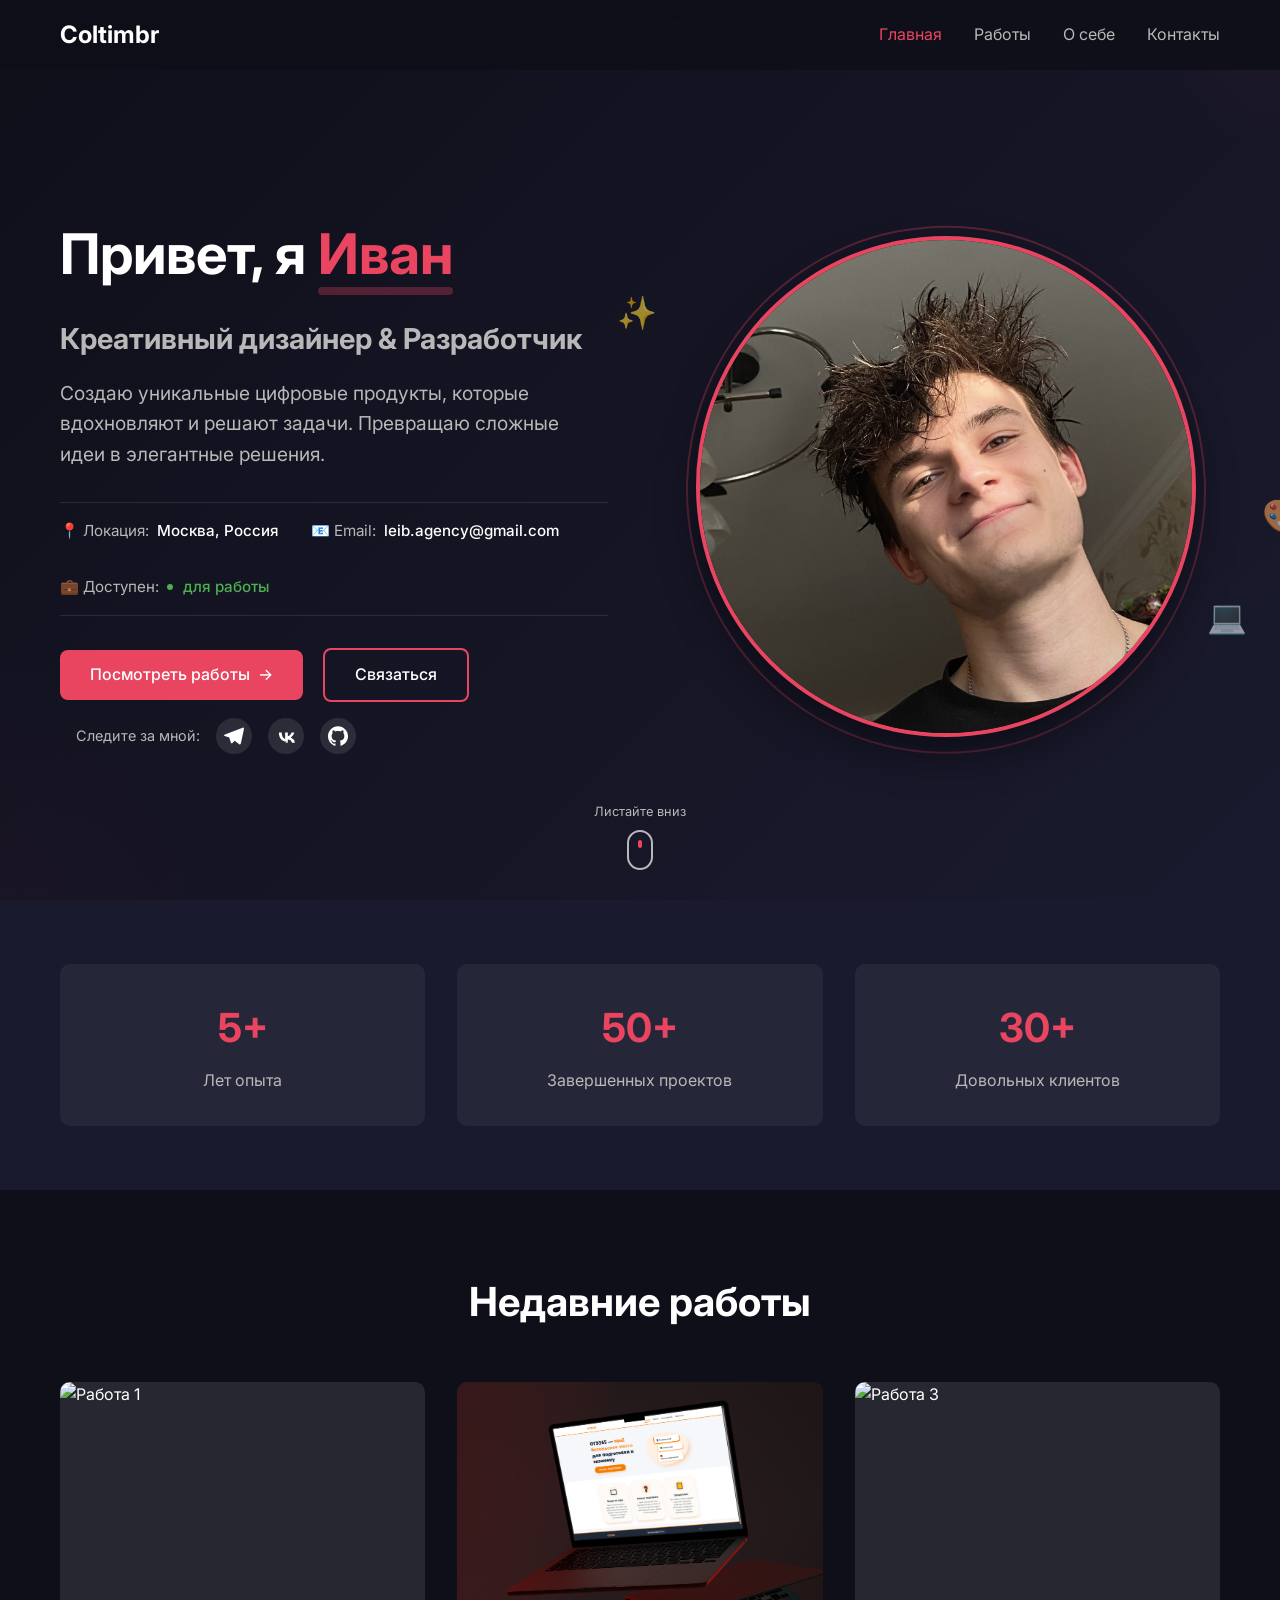
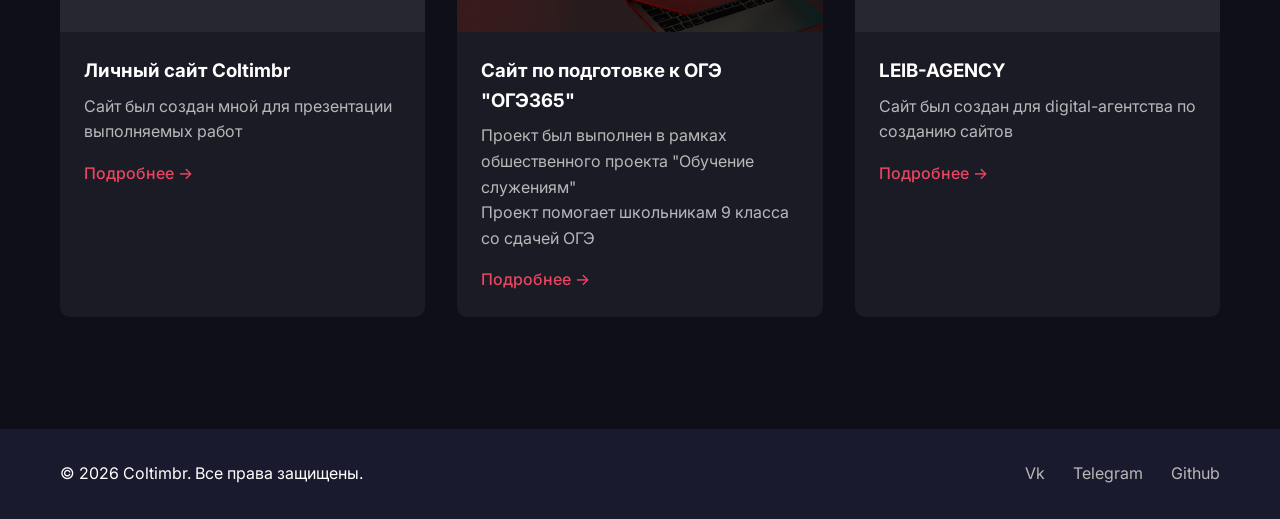
==== commit 93b04ac3: "up" ====
--- a/index.html
+++ b/index.html
@@ -143,7 +143,17 @@
             <div class="works-grid">
                 <div class="work-card">
                     <div class="work-image">
-                        <img src="images/work1.png" alt="Работа 1" width="300" height="250">
+                        <img src="images/work-colltimbr-1.jpg" alt="Работа 1" width="300" height="250">
+                    </div>
+                    <div class="work-info">
+                        <h3>Личный сайт Coltimbr</h3>
+                        <p>Сайт был создан мной для презентации выполняемых работ</p>
+                        <a href="#" class="work-link">Подробнее →</a>
+                    </div>
+                </div>
+                <div class="work-card">
+                    <div class="work-image">
+                        <img src="images/work-oge-1.jpg" alt="Работа 2" width="300" height="250">
                     </div>
                     <div class="work-info">
                         <h3>Сайт по подготовке к ОГЭ "ОГЭ365"</h3>
@@ -153,21 +163,11 @@
                 </div>
                 <div class="work-card">
                     <div class="work-image">
-                        <img src="images/work2.jpg" alt="Работа 2" width="300" height="250">
+                        <img src="images/work-leib-1.jpg" alt="Работа 3" width="300" height="250">
                     </div>
                     <div class="work-info">
-                        <h3>Название проекта 2</h3>
-                        <p>Краткое описание проекта</p>
-                        <a href="#" class="work-link">Подробнее →</a>
-                    </div>
-                </div>
-                <div class="work-card">
-                    <div class="work-image">
-                        <img src="images/work3.jpg" alt="Работа 3" width="300" height="250">
-                    </div>
-                    <div class="work-info">
-                        <h3>Название проекта 3</h3>
-                        <p>Краткое описание проекта</p>
+                        <h3>LEIB-AGENCY</h3>
+                        <p>Сайт был создан для digital-агентства по созданию сайтов</p>
                         <a href="#" class="work-link">Подробнее →</a>
                     </div>
                 </div>
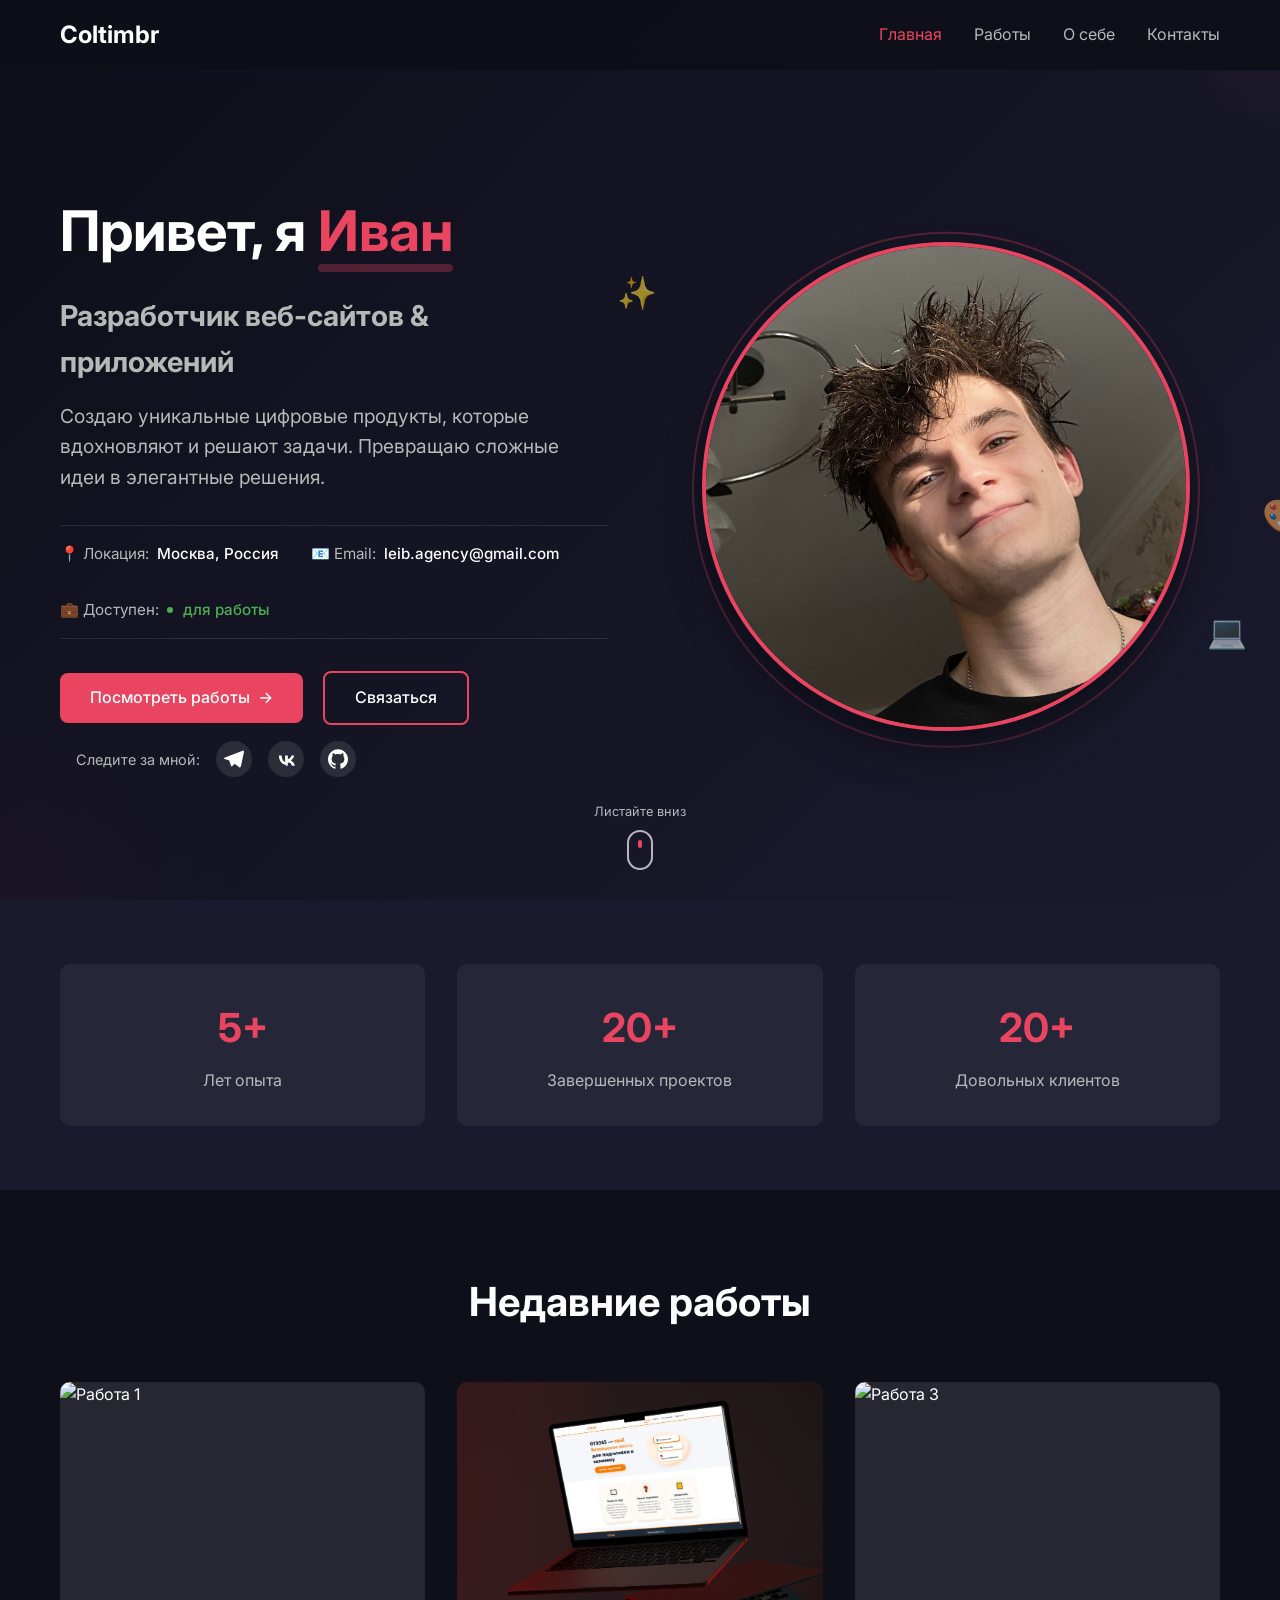
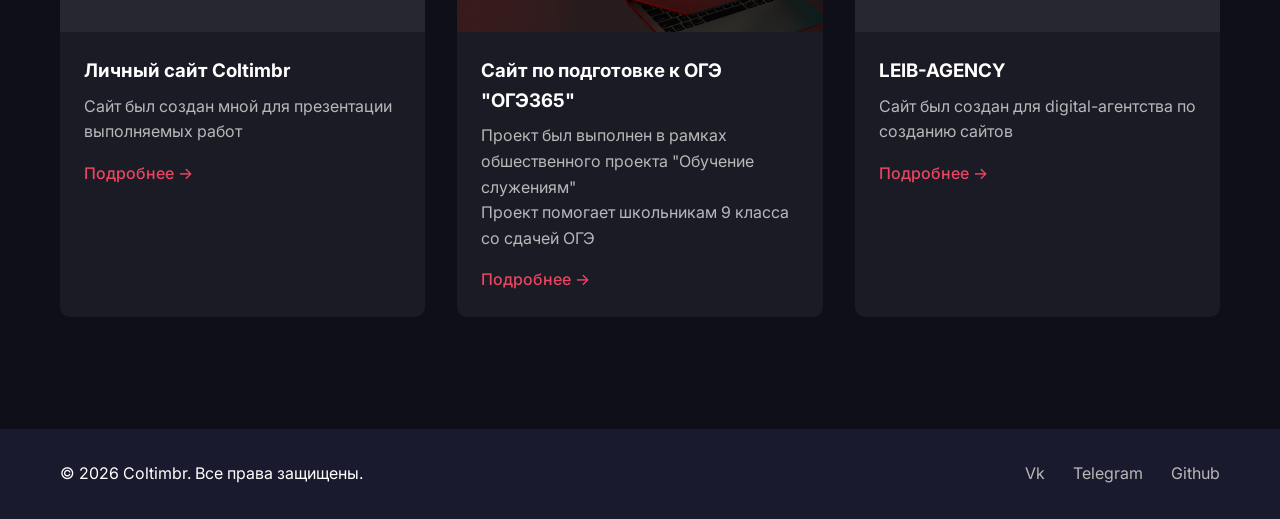
==== commit e2dfe58b: "update text" ====
--- a/index.html
+++ b/index.html
@@ -35,7 +35,7 @@
             <div class="hero-content">
                 <div class="hero-text">
                     <h1 class="animate-text">Привет, я <span class="highlight">Иван</span></h1>
-                    <h2 class="animate-text-delay">Креативный дизайнер & Разработчик</h2>
+                    <h2 class="animate-text-delay">Разработчик веб-сайтов & приложений</h2>
                     <p class="animate-text-delay-2">Создаю уникальные цифровые продукты, которые вдохновляют и решают задачи. Превращаю сложные идеи в элегантные решения.</p>
 
                     <!-- Добавленные элементы -->
@@ -125,11 +125,11 @@
                     <div class="stat-label">Лет опыта</div>
                 </div>
                 <div class="stat-card">
-                    <div class="stat-number">50+</div>
+                    <div class="stat-number">20+</div>
                     <div class="stat-label">Завершенных проектов</div>
                 </div>
                 <div class="stat-card">
-                    <div class="stat-number">30+</div>
+                    <div class="stat-number">20+</div>
                     <div class="stat-label">Довольных клиентов</div>
                 </div>
             </div>
@@ -143,7 +143,7 @@
             <div class="works-grid">
                 <div class="work-card">
                     <div class="work-image">
-                        <img src="images/work-colltimbr-1.jpg" alt="Работа 1" width="300" height="250">
+                        <img src="images/work-coltimbr-1.jpg" alt="Работа 1" width="300" height="250">
                     </div>
                     <div class="work-info">
                         <h3>Личный сайт Coltimbr</h3>
--- a/css/style.css
+++ b/css/style.css
@@ -245,6 +245,7 @@
     display: flex;
     justify-content: center;
     align-items: center;
+    padding: 30px;
 }
 
 .image-wrapper {
@@ -2017,4 +2018,295 @@
     .work-title {
         font-size: 1.5rem;
     }
-}+}
+/* ========== МОДАЛЬНОЕ ОКНО ДЛЯ ФОТО ========== */
+.modal {
+    display: none;
+    position: fixed;
+    z-index: 9999;
+    left: 0;
+    top: 0;
+    width: 100%;
+    height: 100%;
+    background-color: rgba(0, 0, 0, 0.95);
+    cursor: pointer;
+    animation: modalFade 0.3s ease;
+}
+
+@keyframes modalFade {
+    from {
+        opacity: 0;
+    }
+
+    to {
+        opacity: 1;
+    }
+}
+
+.modal-content {
+    position: relative;
+    margin: auto;
+    padding: 20px;
+    width: 90%;
+    height: 90%;
+    display: flex;
+    align-items: center;
+    justify-content: center;
+    animation: modalZoom 0.3s ease;
+}
+
+@keyframes modalZoom {
+    from {
+        transform: scale(0.8);
+        opacity: 0;
+    }
+
+    to {
+        transform: scale(1);
+        opacity: 1;
+    }
+}
+
+.modal-img {
+    max-width: 90%;
+    max-height: 90%;
+    object-fit: contain;
+    border-radius: 10px;
+    box-shadow: 0 0 30px rgba(0, 0, 0, 0.5);
+}
+
+.modal-close {
+    position: absolute;
+    top: 20px;
+    right: 35px;
+    color: white;
+    font-size: 40px;
+    font-weight: bold;
+    cursor: pointer;
+    transition: 0.3s;
+    z-index: 10000;
+}
+
+    .modal-close:hover {
+        color: var(--accent);
+        transform: scale(1.1);
+    }
+
+.modal-nav {
+    position: absolute;
+    top: 50%;
+    transform: translateY(-50%);
+    width: 100%;
+    display: flex;
+    justify-content: space-between;
+    padding: 0 20px;
+    pointer-events: none;
+}
+
+.modal-prev,
+.modal-next {
+    pointer-events: auto;
+    background: rgba(0, 0, 0, 0.6);
+    color: white;
+    width: 50px;
+    height: 50px;
+    border-radius: 50%;
+    display: flex;
+    align-items: center;
+    justify-content: center;
+    cursor: pointer;
+    transition: all 0.3s ease;
+    font-size: 24px;
+}
+
+    .modal-prev:hover,
+    .modal-next:hover {
+        background: var(--accent);
+        transform: scale(1.1);
+    }
+
+.modal-counter {
+    position: absolute;
+    bottom: 20px;
+    left: 50%;
+    transform: translateX(-50%);
+    color: white;
+    background: rgba(0, 0, 0, 0.6);
+    padding: 5px 15px;
+    border-radius: 20px;
+    font-size: 14px;
+}
+
+/* Улучшенный слайдер - более плавный */
+.workSwiper {
+    cursor: grab;
+}
+
+    .workSwiper:active {
+        cursor: grabbing;
+    }
+
+.swiper-slide {
+    transition: transform 0.4s ease;
+}
+
+.slider-image-wrapper {
+    position: relative;
+    width: 100%;
+    height: 500px;
+    display: flex;
+    align-items: center;
+    justify-content: center;
+    background: var(--primary-dark);
+    cursor: pointer;
+}
+
+    .slider-image-wrapper img {
+        width: 100%;
+        height: 100%;
+        object-fit: contain;
+        background: var(--primary-dark);
+        transition: transform 0.3s ease;
+    }
+
+    .slider-image-wrapper:hover img {
+        transform: scale(1.02);
+    }
+
+/* Индикатор увеличения */
+.zoom-icon {
+    position: absolute;
+    bottom: 20px;
+    right: 20px;
+    background: rgba(0, 0, 0, 0.6);
+    width: 40px;
+    height: 40px;
+    border-radius: 50%;
+    display: flex;
+    align-items: center;
+    justify-content: center;
+    opacity: 0;
+    transition: opacity 0.3s ease;
+    pointer-events: none;
+    color: white;
+    font-size: 20px;
+}
+
+.slider-image-wrapper:hover .zoom-icon {
+    opacity: 1;
+}
+/* ========== МОДАЛЬНОЕ ОКНО - ПРИНУДИТЕЛЬНЫЕ СТИЛИ ========== */
+.modal {
+    display: flex !important;
+    position: fixed !important;
+    z-index: 99999 !important;
+    left: 0 !important;
+    top: 0 !important;
+    width: 100% !important;
+    height: 100% !important;
+    background-color: rgba(0, 0, 0, 0.95) !important;
+    align-items: center !important;
+    justify-content: center !important;
+}
+
+.modal-content {
+    position: relative !important;
+    width: 90% !important;
+    height: 90% !important;
+    display: flex !important;
+    align-items: center !important;
+    justify-content: center !important;
+}
+
+.modal-img {
+    max-width: 90% !important;
+    max-height: 90% !important;
+    object-fit: contain !important;
+    border-radius: 10px !important;
+}
+
+.modal-close {
+    position: absolute !important;
+    top: 20px !important;
+    right: 35px !important;
+    color: white !important;
+    font-size: 40px !important;
+    font-weight: bold !important;
+    cursor: pointer !important;
+    z-index: 100000 !important;
+    transition: 0.3s !important;
+}
+
+    .modal-close:hover {
+        color: #e94560 !important;
+    }
+
+.modal-nav {
+    position: absolute !important;
+    top: 50% !important;
+    transform: translateY(-50%) !important;
+    width: 100% !important;
+    display: flex !important;
+    justify-content: space-between !important;
+    padding: 0 20px !important;
+    pointer-events: none !important;
+}
+
+.modal-prev,
+.modal-next {
+    pointer-events: auto !important;
+    background: rgba(0, 0, 0, 0.6) !important;
+    color: white !important;
+    width: 50px !important;
+    height: 50px !important;
+    border-radius: 50% !important;
+    display: flex !important;
+    align-items: center !important;
+    justify-content: center !important;
+    cursor: pointer !important;
+    transition: all 0.3s ease !important;
+    font-size: 24px !important;
+}
+
+    .modal-prev:hover,
+    .modal-next:hover {
+        background: #e94560 !important;
+    }
+
+.modal-counter {
+    position: absolute !important;
+    bottom: 20px !important;
+    left: 50% !important;
+    transform: translateX(-50%) !important;
+    color: white !important;
+    background: rgba(0, 0, 0, 0.6) !important;
+    padding: 5px 15px !important;
+    border-radius: 20px !important;
+    font-size: 14px !important;
+}
+
+.zoom-icon {
+    position: absolute;
+    bottom: 20px;
+    right: 20px;
+    background: rgba(0, 0, 0, 0.6);
+    width: 40px;
+    height: 40px;
+    border-radius: 50%;
+    display: flex;
+    align-items: center;
+    justify-content: center;
+    opacity: 0;
+    transition: opacity 0.3s ease;
+    pointer-events: none;
+    color: white;
+    font-size: 20px;
+}
+
+.slider-image-wrapper {
+    cursor: pointer;
+}
+
+    .slider-image-wrapper:hover .zoom-icon {
+        opacity: 1;
+    }
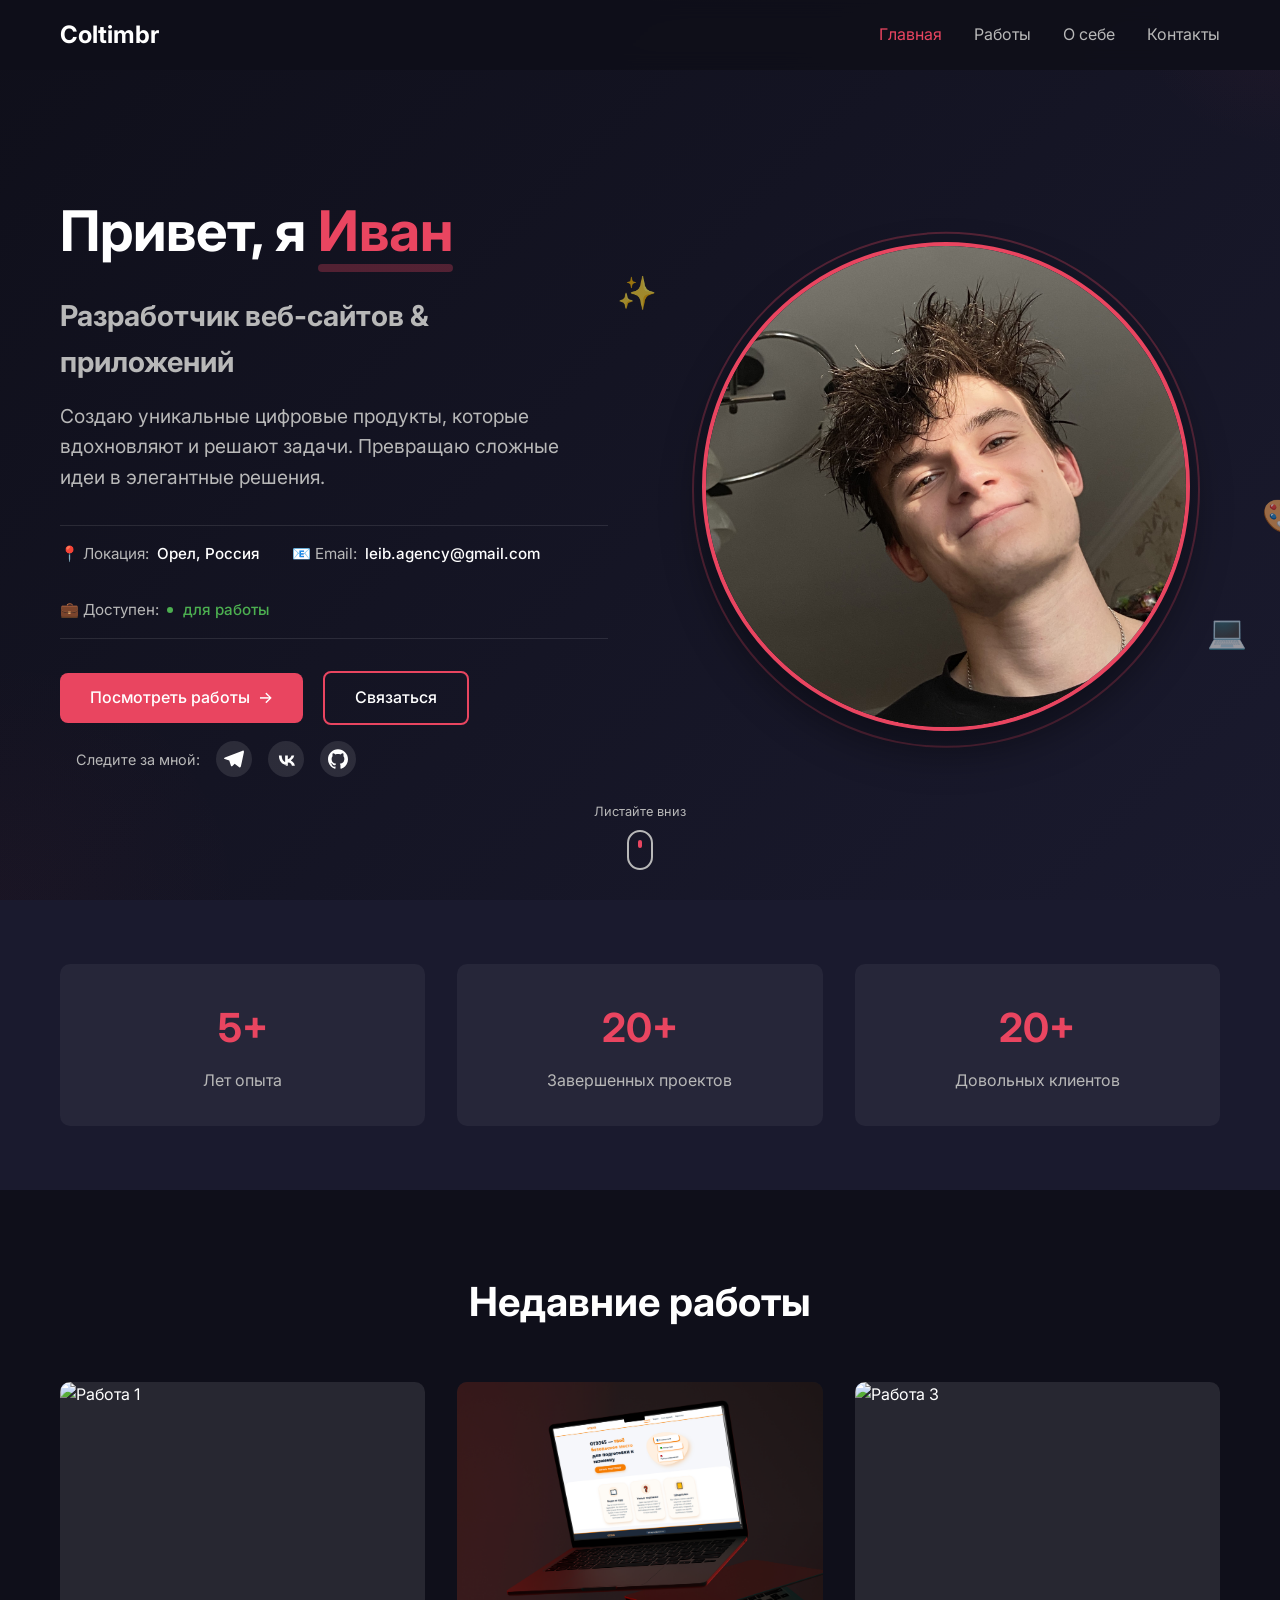
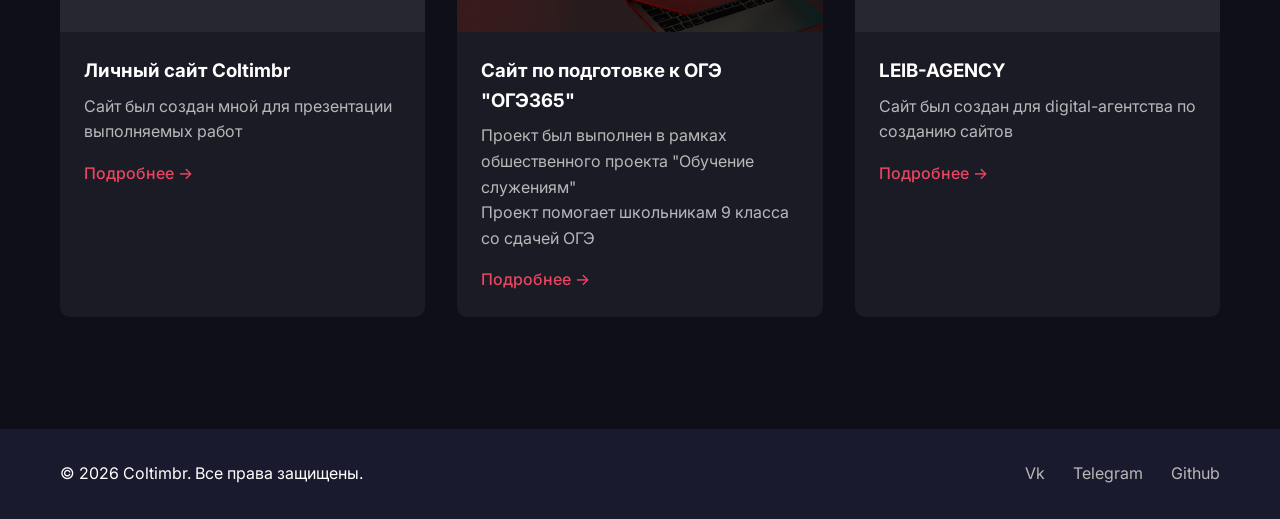
==== commit 0080447e: "update" ====
--- a/index.html
+++ b/index.html
@@ -42,7 +42,7 @@
                     <div class="hero-info animate-text-delay-2">
                         <div class="info-item">
                             <span class="info-label">📍 Локация:</span>
-                            <span class="info-value">Москва, Россия</span>
+                            <span class="info-value">Орел, Россия</span>
                         </div>
                         <div class="info-item">
                             <span class="info-label">📧 Email:</span>
